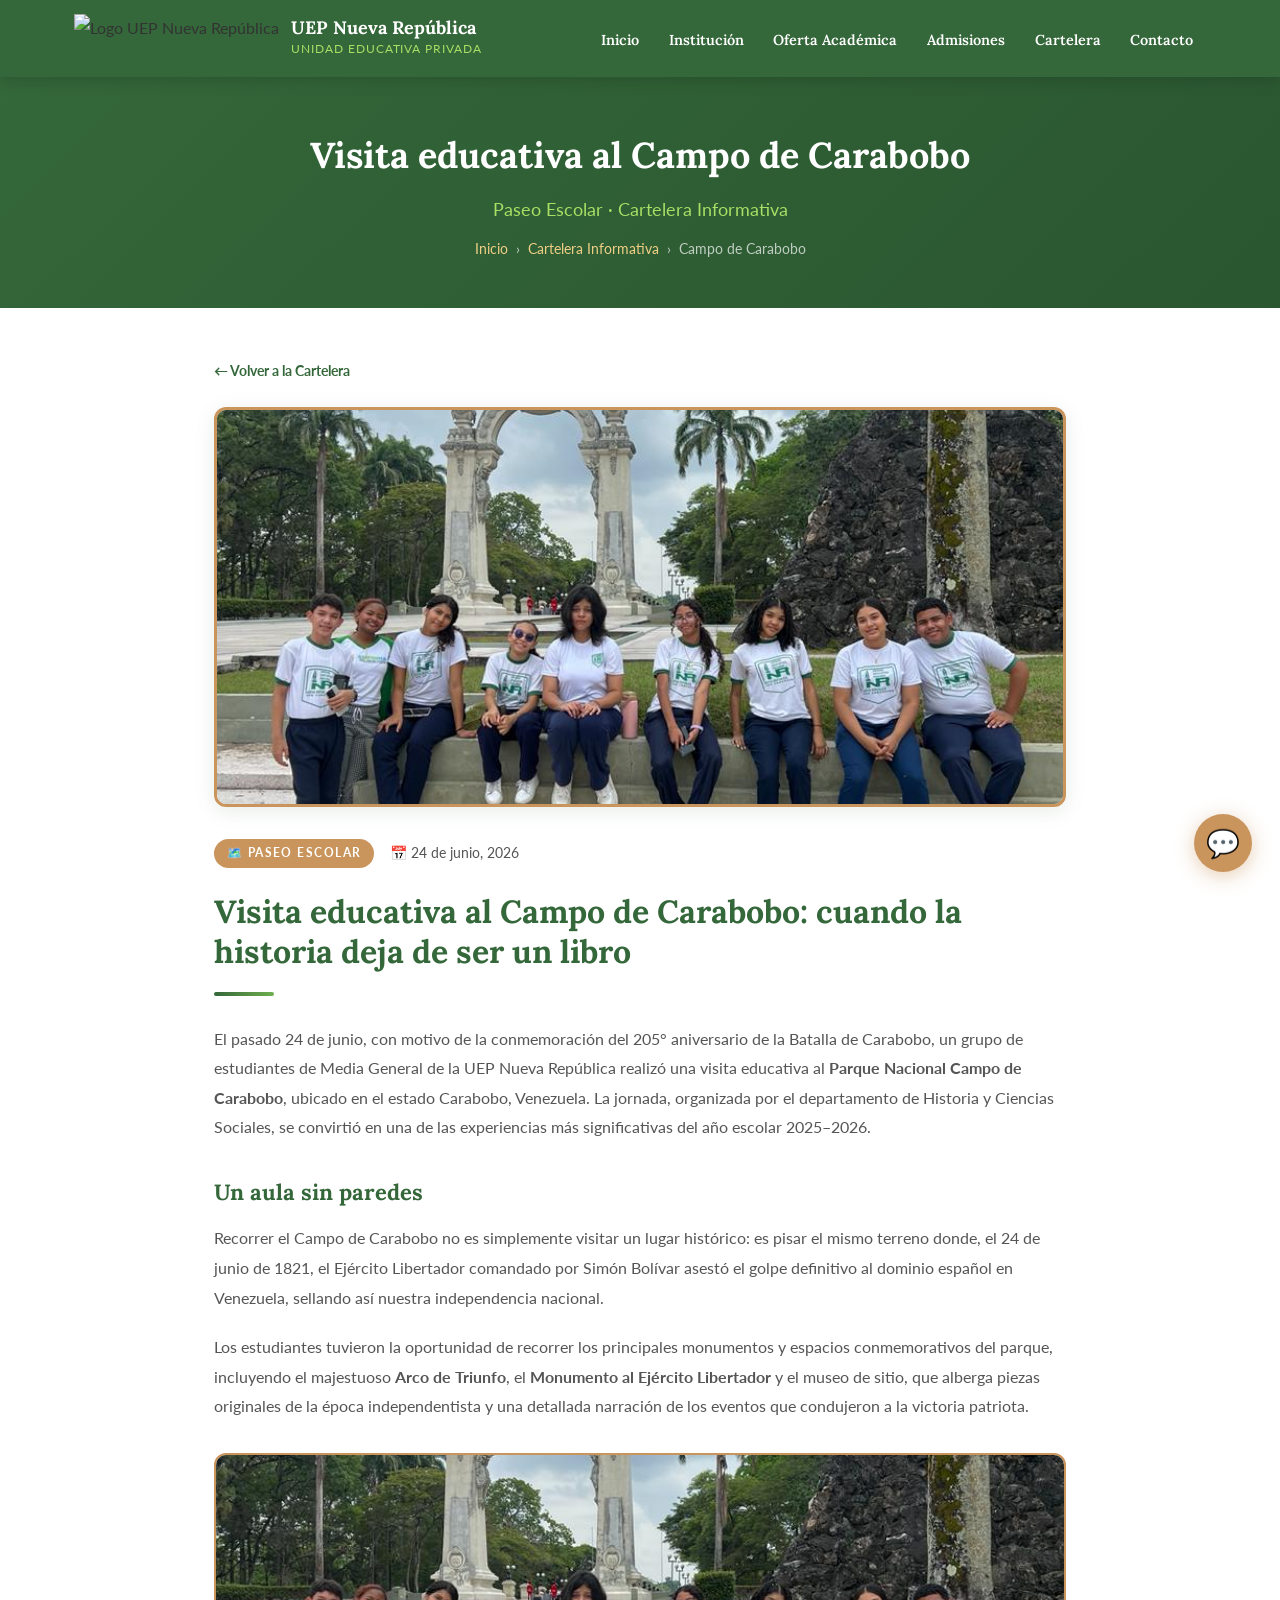
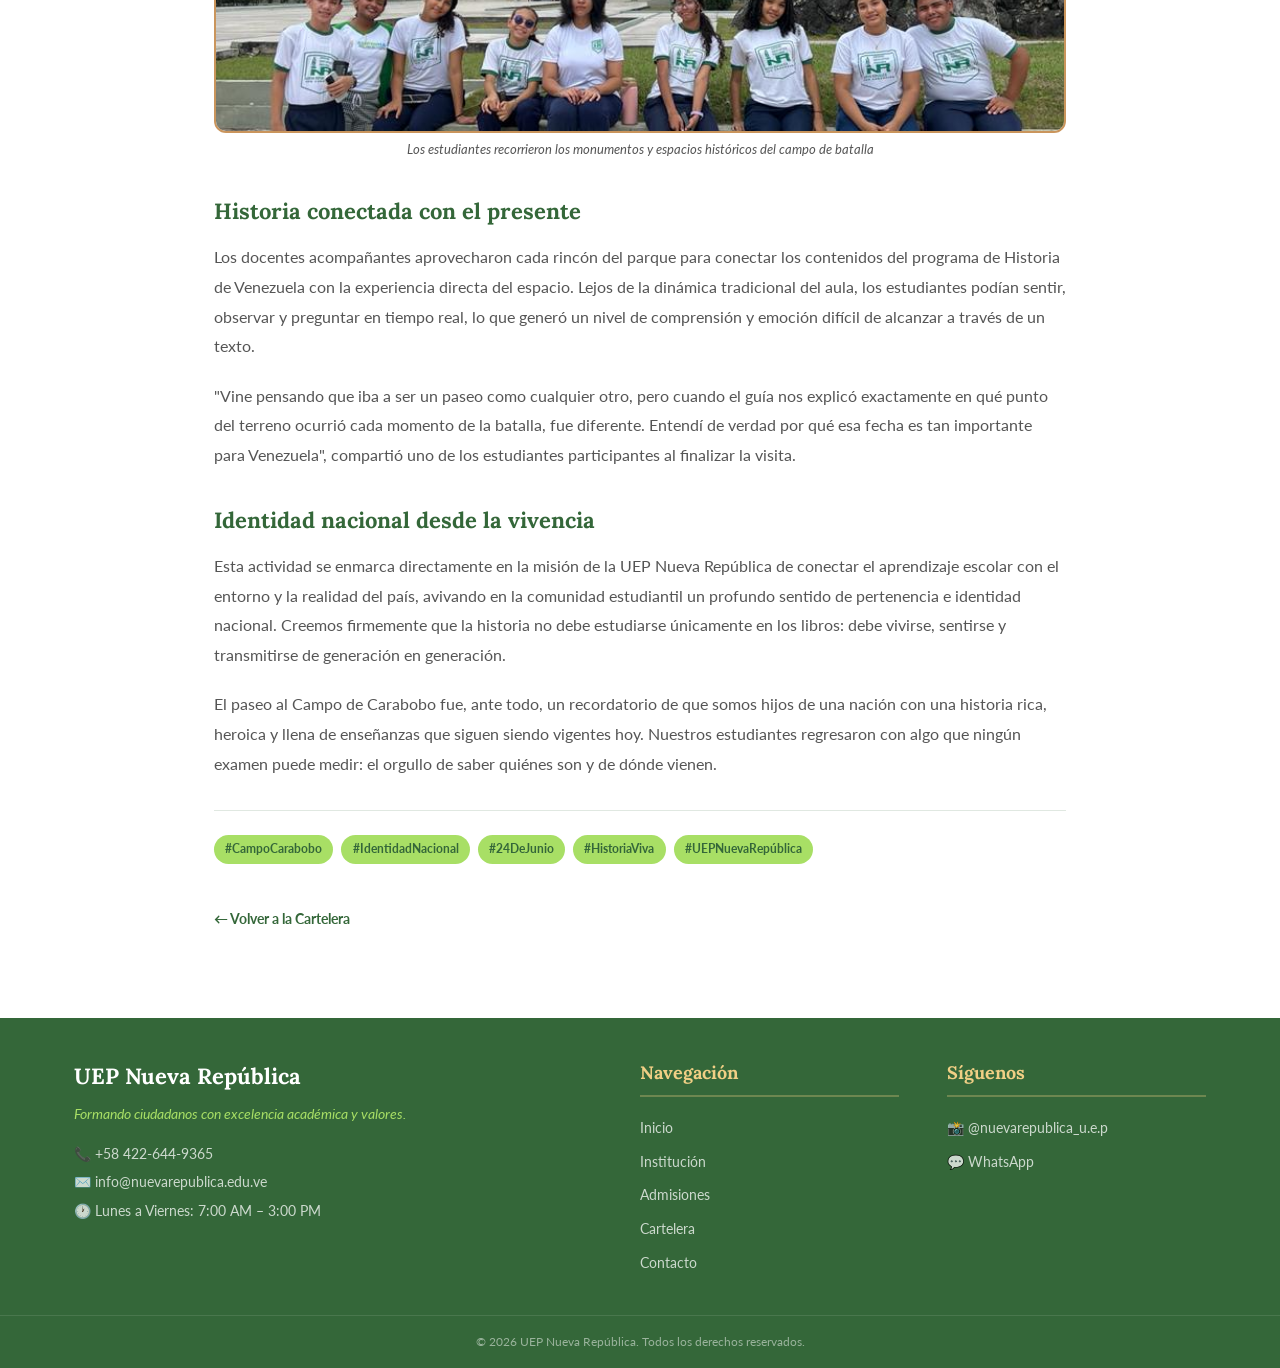
==== articulo-campo-carabobo.html @ 58071ccd "Update files..." ====
<!DOCTYPE html>
<html lang="es">
<head>
  <meta charset="UTF-8">
  <title>Visita educativa al Campo de Carabobo | UEP Nueva República</title>
  <meta name="description" content="Estudiantes de UEP Nueva República vivieron una experiencia histórica en el Campo de Carabobo.">
  <meta name="viewport" content="width=device-width, initial-scale=1.0">
  <link rel="preconnect" href="https://fonts.googleapis.com">
  <link rel="preconnect" href="https://fonts.gstatic.com" crossorigin>
  <link href="https://fonts.googleapis.com/css2?family=Lora:ital,wght@0,400;0,600;0,700;1,400&family=Lato:wght@300;400;700&display=swap" rel="stylesheet">
  <style>
    :root {
      --verde-oscuro:#346739; --verde-medio:#6FAF4F; --verde-claro:#A8DF65;
      --dorado:#CA955C; --dorado-claro:#F0CF85; --blanco:#FFFFFF;
      --texto-oscuro:#333333; --texto-medio:#555555; --gris-suave:#F5F5F2;
      --radio-sm:6px; --radio-md:12px; --radio-lg:20px; --radio-pill:50px;
      --sombra-tarjeta:0 4px 20px rgba(52,103,57,0.12);
      --fuente-serif:'Lora',Georgia,serif;
      --fuente-cuerpo:'Lato',Arial,sans-serif;
      --transicion:all 0.3s ease;
    }
    *, *::before, *::after { box-sizing:border-box; margin:0; padding:0; }
    html { scroll-behavior:smooth; }
    body { font-family:var(--fuente-cuerpo); font-size:1rem; color:var(--texto-oscuro);
           background:var(--blanco); line-height:1.7; -webkit-font-smoothing:antialiased; }
    img { max-width:100%; height:auto; display:block; }
    a { color:inherit; text-decoration:none; transition:var(--transicion); }

    /* Header */
    .header { background:var(--verde-oscuro); position:sticky; top:0; z-index:100;
               box-shadow:0 2px 16px rgba(0,0,0,0.18); }
    .header__inner { display:flex; align-items:center; justify-content:space-between;
                     padding:0.9rem 1.5rem; max-width:1180px; margin:0 auto; }
    .header__logo { display:flex; align-items:center; gap:0.75rem; }
    .header__logo img { height:48px; width:auto; object-fit:contain; }
    .header__logo-texto { display:flex; flex-direction:column; }
    .header__logo-nombre { font-family:var(--fuente-serif); font-size:1.125rem; font-weight:700;
                            color:var(--blanco); line-height:1.2; }
    .header__logo-sub { font-size:0.75rem; color:var(--verde-claro); text-transform:uppercase;
                         letter-spacing:0.08em; }
    .nav__lista { display:flex; gap:0.25rem; list-style:none; }
    .nav__enlace { font-family:var(--fuente-serif); font-size:0.9rem; font-weight:600;
                   color:var(--blanco); padding:0.5rem 0.8rem; border-radius:var(--radio-sm);
                   transition:var(--transicion); }
    .nav__enlace:hover { background:var(--verde-medio); }

    /* Encabezado interior */
    .encabezado-interior {
      background:linear-gradient(135deg,var(--verde-oscuro),#2a5630);
      padding:3rem 0; text-align:center;
    }
    .encabezado-interior__titulo { font-family:var(--fuente-serif); font-size:2.25rem;
                                    font-weight:700; color:var(--blanco); }
    .encabezado-interior__sub { color:var(--verde-claro); font-size:1.125rem; margin-top:0.5rem; }
    .migas { display:flex; justify-content:center; gap:0.5rem; margin-top:0.75rem;
              font-size:0.875rem; color:rgba(255,255,255,0.7); }
    .migas a { color:var(--dorado-claro); }
    .migas a:hover { text-decoration:underline; }

    /* Contenedor y artículo */
    .contenedor { max-width:900px; margin:0 auto; padding:0 1.5rem; }
    .articulo { padding:3rem 0 4rem; }
    .articulo__imagen-destacada { width:100%; height:400px; object-fit:cover;
                                   border-radius:var(--radio-md); margin-bottom:2rem;
                                   box-shadow:var(--sombra-tarjeta);
                                   border:3px solid var(--dorado); }
    .articulo__meta { display:flex; gap:1rem; flex-wrap:wrap; align-items:center;
                       margin-bottom:1.5rem; }
    .articulo__categoria { font-size:0.75rem; font-weight:700; text-transform:uppercase;
                            letter-spacing:0.12em; color:var(--blanco);
                            background:var(--dorado); padding:0.25rem 0.8rem;
                            border-radius:var(--radio-pill); }
    .articulo__fecha { font-size:0.875rem; color:var(--texto-medio); }
    .articulo__titulo { font-family:var(--fuente-serif); font-size:2rem; font-weight:700;
                         color:var(--verde-oscuro); margin-bottom:1.25rem; line-height:1.25; }
    .articulo__cuerpo p { color:var(--texto-medio); font-size:1rem; line-height:1.85;
                            margin-bottom:1.25rem; }
    .articulo__cuerpo h3 { font-family:var(--fuente-serif); color:var(--verde-oscuro);
                             font-size:1.375rem; margin:2rem 0 0.75rem; }
    .articulo__cuerpo figure { margin:2rem 0; }
    .articulo__cuerpo figure img { width:100%; height:280px; object-fit:cover;
                                    border-radius:var(--radio-md); border:2px solid var(--dorado); }
    .articulo__cuerpo figcaption { font-size:0.8rem; color:var(--texto-medio);
                                    text-align:center; margin-top:0.4rem; font-style:italic; }
    .divisor { width:60px; height:4px; background:linear-gradient(to right,var(--verde-oscuro),var(--verde-medio));
                border-radius:2px; margin:1rem 0 1.75rem; }
    .etiquetas { display:flex; flex-wrap:wrap; gap:0.5rem; margin-top:2rem;
                  padding-top:1.5rem; border-top:1px solid rgba(52,103,57,0.15); }
    .etiqueta { font-size:0.75rem; font-weight:700; color:var(--verde-oscuro);
                 background:var(--verde-claro); padding:0.25rem 0.7rem; border-radius:var(--radio-pill); }
    .btn-volver { display:inline-flex; align-items:center; gap:0.4rem;
                   color:var(--verde-oscuro); font-weight:700; font-size:0.875rem;
                   margin-bottom:1.5rem; transition:var(--transicion); }
    .btn-volver:hover { color:var(--verde-medio); }

    /* Footer */
    .footer { background:var(--verde-oscuro); color:var(--blanco); padding:2.5rem 0 0; }
    .footer__grid { display:grid; grid-template-columns:2fr 1fr 1fr; gap:3rem;
                     max-width:1180px; margin:0 auto; padding:0 1.5rem 2.5rem; }
    .footer__marca-nombre { font-family:var(--fuente-serif); font-size:1.375rem;
                              font-weight:700; margin-bottom:0.4rem; }
    .footer__marca-slogan { font-size:0.875rem; color:var(--verde-claro);
                              font-style:italic; margin-bottom:1rem; }
    .footer__datos p { font-size:0.875rem; color:rgba(255,255,255,0.75);
                        margin-bottom:0.3rem; }
    .footer__col-titulo { font-family:var(--fuente-serif); font-size:1.125rem;
                           font-weight:700; color:var(--dorado-claro); margin-bottom:1rem;
                           padding-bottom:0.4rem;
                           border-bottom:2px solid rgba(240,207,133,0.3); }
    .footer__enlaces { display:flex; flex-direction:column; gap:0.4rem; list-style:none; }
    .footer__enlace { font-size:0.875rem; color:rgba(255,255,255,0.75);
                       transition:var(--transicion); }
    .footer__enlace:hover { color:var(--verde-claro); padding-left:4px; }
    .footer__barra { border-top:1px solid rgba(255,255,255,0.1); padding:1rem 1.5rem;
                      text-align:center; font-size:0.75rem; color:rgba(255,255,255,0.5); }

    /* WA flotante */
    .wa-flotante { position:fixed; bottom:28px; right:28px; z-index:999;
                    width:58px; height:58px; border-radius:50%;
                    background:var(--dorado); display:flex; align-items:center;
                    justify-content:center; font-size:1.7rem; color:var(--blanco);
                    box-shadow:0 4px 20px rgba(202,149,92,0.45);
                    transition:var(--transicion); animation:pulse 2.5s ease-in-out infinite; }
    .wa-flotante:hover { transform:scale(1.1); background:var(--dorado-claro); }
    @keyframes pulse {
      0%,100%{box-shadow:0 4px 20px rgba(202,149,92,0.45);}
      50%{box-shadow:0 4px 32px rgba(202,149,92,0.7);}
    }
    @media(max-width:768px){
      .nav { display:none; }
      .footer__grid { grid-template-columns:1fr; gap:1.5rem; }
      .articulo__imagen-destacada { height:240px; }
      .articulo__titulo { font-size:1.5rem; }
    }
  </style>
</head>
<body>

  <header class="header">
    <div class="header__inner">
      <a href="index.html" class="header__logo"
         aria-label="UEP Nueva República — Inicio">
        <img src="logo_nr.png" alt="Logo UEP Nueva República">
        <div class="header__logo-texto">
          <span class="header__logo-nombre">UEP Nueva República</span>
          <span class="header__logo-sub">Unidad Educativa Privada</span>
        </div>
      </a>
      <nav aria-label="Menú principal">
        <ul class="nav__lista">
          <li><a class="nav__enlace" href="index.html">Inicio</a></li>
          <li><a class="nav__enlace" href="index.html#institucion">Institución</a></li>
          <li><a class="nav__enlace" href="index.html#oferta">Oferta Académica</a></li>
          <li><a class="nav__enlace" href="index.html#admisiones">Admisiones</a></li>
          <li><a class="nav__enlace" href="index.html#cartelera">Cartelera</a></li>
          <li><a class="nav__enlace" href="index.html#contacto">Contacto</a></li>
        </ul>
      </nav>
    </div>
  </header>

  <div class="encabezado-interior">
    <h1 class="encabezado-interior__titulo">Visita educativa al Campo de Carabobo</h1>
    <p class="encabezado-interior__sub">Paseo Escolar · Cartelera Informativa</p>
    <div class="migas">
      <a href="index.html">Inicio</a>
      <span>›</span>
      <a href="index.html">Cartelera Informativa</a>
      <span>›</span>
      <span aria-current="page">Campo de Carabobo</span>
    </div>
  </div>

  <main class="articulo">
    <div class="contenedor">
      <a href="index.html" class="btn-volver">← Volver a la Cartelera</a>

      <img src="img/paseo_campo_carabobo_01.jpeg"
           alt="Estudiantes de UEP Nueva República en el Campo de Carabobo"
           class="articulo__imagen-destacada">

      <div class="articulo__meta">
        <span class="articulo__categoria">🗺️ Paseo Escolar</span>
        <span class="articulo__fecha">📅 24 de junio, 2026</span>
      </div>

      <h1 class="articulo__titulo">Visita educativa al Campo de Carabobo: cuando la historia deja de ser un libro</h1>
      <div class="divisor"></div>

      <div class="articulo__cuerpo">
        <p>
          El pasado 24 de junio, con motivo de la conmemoración del 205° aniversario de la
          Batalla de Carabobo, un grupo de estudiantes de Media General de la UEP Nueva
          República realizó una visita educativa al <strong>Parque Nacional Campo de Carabobo</strong>,
          ubicado en el estado Carabobo, Venezuela. La jornada, organizada por el departamento
          de Historia y Ciencias Sociales, se convirtió en una de las experiencias más
          significativas del año escolar 2025–2026.
        </p>

        <h3>Un aula sin paredes</h3>
        <p>
          Recorrer el Campo de Carabobo no es simplemente visitar un lugar histórico: es
          pisar el mismo terreno donde, el 24 de junio de 1821, el Ejército Libertador
          comandado por Simón Bolívar asestó el golpe definitivo al dominio español en
          Venezuela, sellando así nuestra independencia nacional.
        </p>
        <p>
          Los estudiantes tuvieron la oportunidad de recorrer los principales monumentos y
          espacios conmemorativos del parque, incluyendo el majestuoso <strong>Arco de
          Triunfo</strong>, el <strong>Monumento al Ejército Libertador</strong> y el museo
          de sitio, que alberga piezas originales de la época independentista y una detallada
          narración de los eventos que condujeron a la victoria patriota.
        </p>

        <figure>
          <img src="img/paseo_campo_carabobo_01.jpeg"
               alt="Jóvenes recorriendo los espacios del Campo de Carabobo">
          <figcaption>Los estudiantes recorrieron los monumentos y espacios históricos del campo de batalla</figcaption>
        </figure>

        <h3>Historia conectada con el presente</h3>
        <p>
          Los docentes acompañantes aprovecharon cada rincón del parque para conectar los
          contenidos del programa de Historia de Venezuela con la experiencia directa del
          espacio. Lejos de la dinámica tradicional del aula, los estudiantes podían sentir,
          observar y preguntar en tiempo real, lo que generó un nivel de comprensión y
          emoción difícil de alcanzar a través de un texto.
        </p>
        <p>
          "Vine pensando que iba a ser un paseo como cualquier otro, pero cuando el guía nos
          explicó exactamente en qué punto del terreno ocurrió cada momento de la batalla,
          fue diferente. Entendí de verdad por qué esa fecha es tan importante para
          Venezuela", compartió uno de los estudiantes participantes al finalizar la visita.
        </p>

        <h3>Identidad nacional desde la vivencia</h3>
        <p>
          Esta actividad se enmarca directamente en la misión de la UEP Nueva República de
          conectar el aprendizaje escolar con el entorno y la realidad del país, avivando en
          la comunidad estudiantil un profundo sentido de pertenencia e identidad nacional.
          Creemos firmemente que la historia no debe estudiarse únicamente en los libros:
          debe vivirse, sentirse y transmitirse de generación en generación.
        </p>
        <p>
          El paseo al Campo de Carabobo fue, ante todo, un recordatorio de que somos hijos
          de una nación con una historia rica, heroica y llena de enseñanzas que siguen
          siendo vigentes hoy. Nuestros estudiantes regresaron con algo que ningún examen
          puede medir: el orgullo de saber quiénes son y de dónde vienen.
        </p>

        <div class="etiquetas">
          <span class="etiqueta">#CampoCarabobo</span>
          <span class="etiqueta">#IdentidadNacional</span>
          <span class="etiqueta">#24DeJunio</span>
          <span class="etiqueta">#HistoriaViva</span>
          <span class="etiqueta">#UEPNuevaRepública</span>
        </div>
      </div>

      <div style="margin-top:2.5rem;">
        <a href="index.html" class="btn-volver">← Volver a la Cartelera</a>
      </div>
    </div>
  </main>

  <footer class="footer">
    <div class="footer__grid">
      <div>
        <p class="footer__marca-nombre">UEP Nueva República</p>
        <p class="footer__marca-slogan">Formando ciudadanos con excelencia académica y valores.</p>
        <div class="footer__datos">
          <p>📞 +58 422-644-9365</p>
          <p>✉️ info@nuevarepublica.edu.ve</p>
          <p>🕐 Lunes a Viernes: 7:00 AM – 3:00 PM</p>
        </div>
      </div>
      <nav aria-label="Navegación del footer">
        <p class="footer__col-titulo">Navegación</p>
        <ul class="footer__enlaces">
          <li><a class="footer__enlace" href="index.html">Inicio</a></li>
          <li><a class="footer__enlace" href="index.html">Institución</a></li>
          <li><a class="footer__enlace" href="index.html">Admisiones</a></li>
          <li><a class="footer__enlace" href="index.html">Cartelera</a></li>
          <li><a class="footer__enlace" href="index.html">Contacto</a></li>
        </ul>
      </nav>
      <div>
        <p class="footer__col-titulo">Síguenos</p>
        <ul class="footer__enlaces">
          <li><a class="footer__enlace" href="https://www.instagram.com/nuevarepublica_u.e.p" target="_blank" rel="noopener">📸 @nuevarepublica_u.e.p</a></li>
          <li><a class="footer__enlace" href="https://wa.me/584226449365" target="_blank" rel="noopener">💬 WhatsApp</a></li>
        </ul>
      </div>
    </div>
    <div class="footer__barra">© 2026 UEP Nueva República. Todos los derechos reservados.</div>
  </footer>

  <!-- Botón flotante WhatsApp -->
  <a href="https://wa.me/584226449365" class="wa-flotante" target="_blank"
     rel="noopener noreferrer" aria-label="Contactar por WhatsApp">💬</a>

</body>
</html>
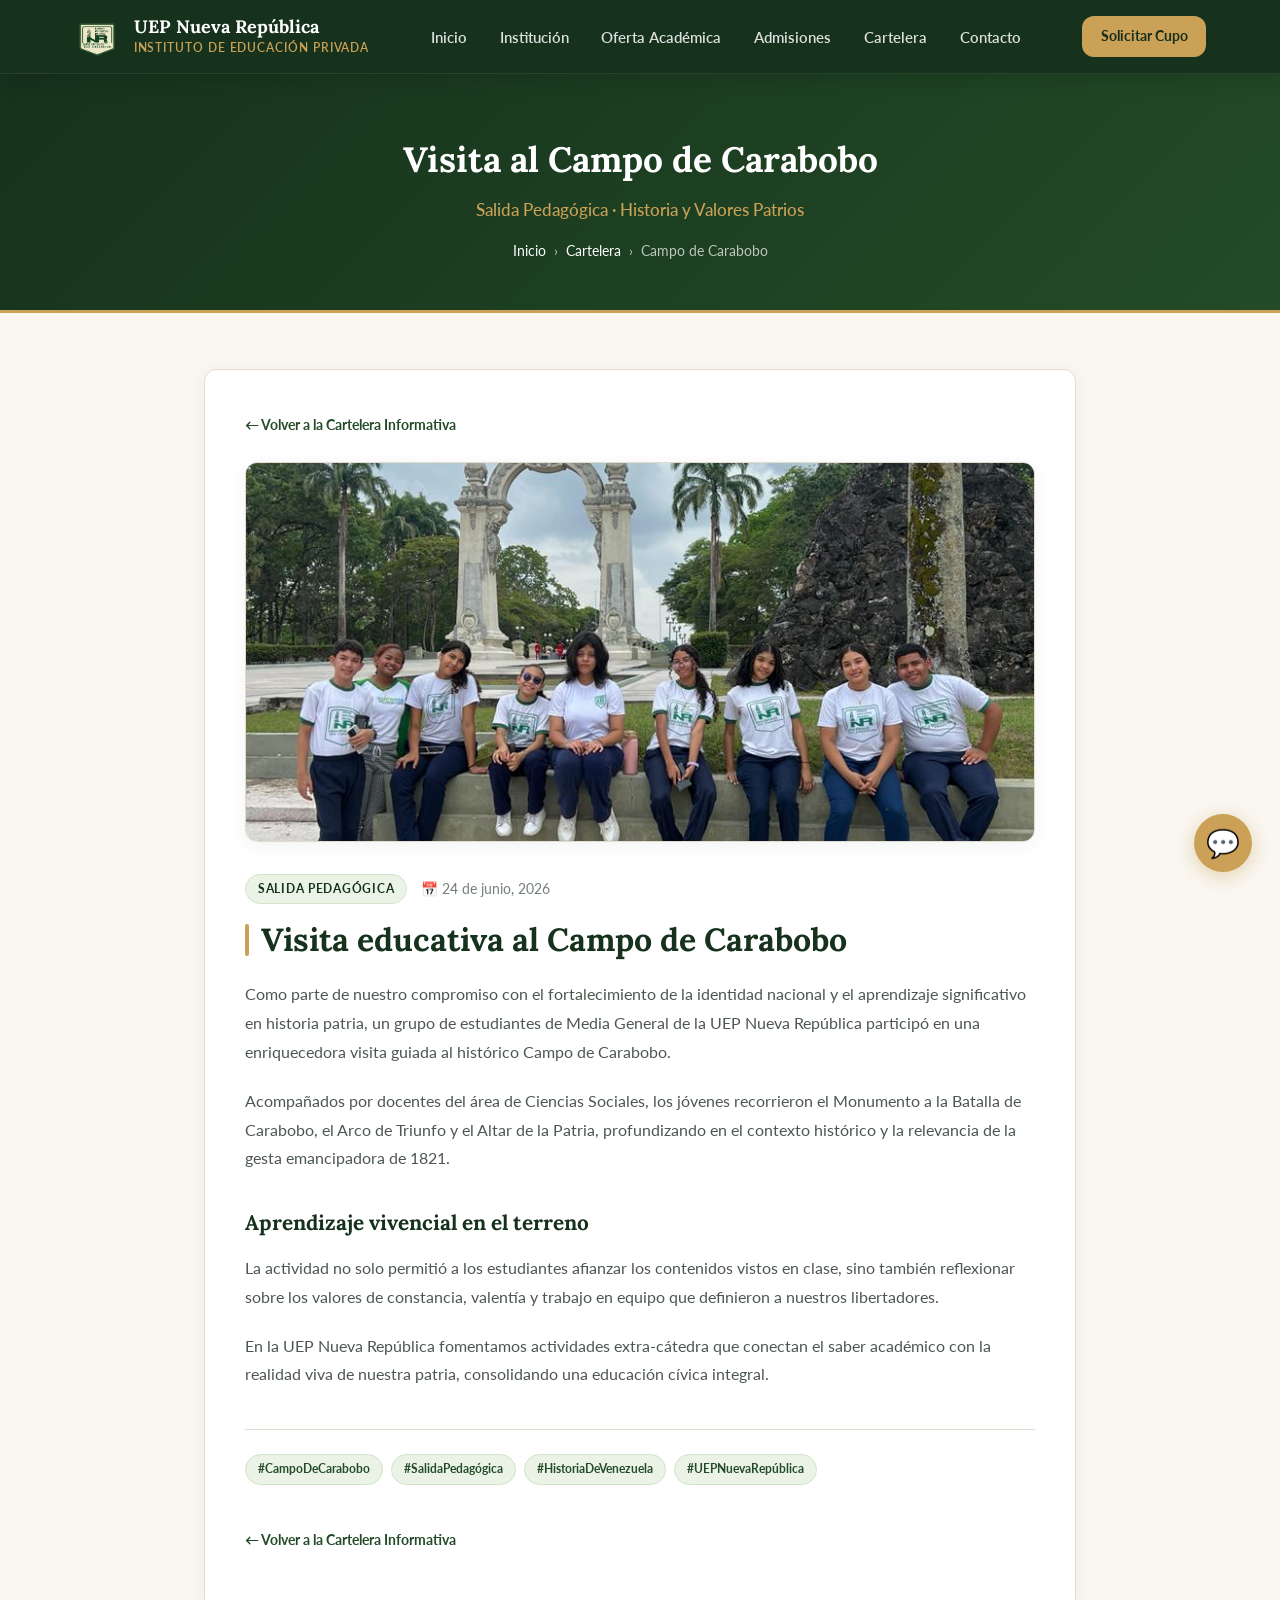
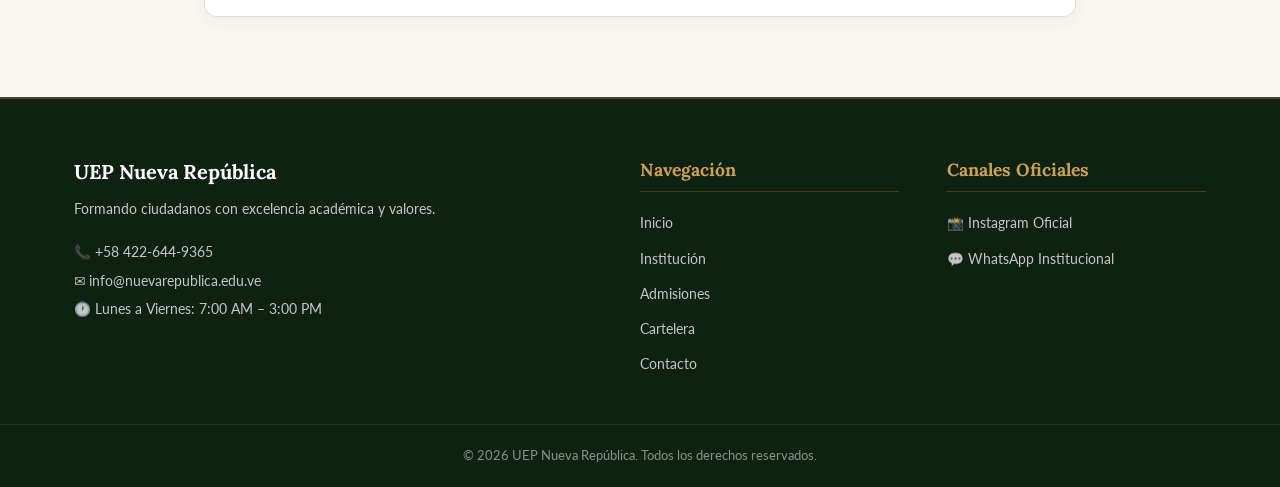
==== commit eaefc654: "Update Styles" ====
--- a/articulo-campo-carabobo.html
+++ b/articulo-campo-carabobo.html
@@ -1,149 +1,449 @@
 <!DOCTYPE html>
 <html lang="es">
+
 <head>
   <meta charset="UTF-8">
+  <meta name="viewport" content="width=device-width, initial-scale=1.0">
+  <meta name="description"
+    content="Estudiantes de UEP Nueva República vivieron una experiencia formativa e histórica inolvidable en el Campo de Carabobo.">
   <title>Visita educativa al Campo de Carabobo | UEP Nueva República</title>
-  <meta name="description" content="Estudiantes de UEP Nueva República vivieron una experiencia histórica en el Campo de Carabobo.">
-  <meta name="viewport" content="width=device-width, initial-scale=1.0">
+
+  <!-- Tipografías Google Fonts -->
   <link rel="preconnect" href="https://fonts.googleapis.com">
   <link rel="preconnect" href="https://fonts.gstatic.com" crossorigin>
-  <link href="https://fonts.googleapis.com/css2?family=Lora:ital,wght@0,400;0,600;0,700;1,400&family=Lato:wght@300;400;700&display=swap" rel="stylesheet">
+  <link
+    href="https://fonts.googleapis.com/css2?family=Lato:ital,wght@0,300;0,400;0,700;0,900;1,400&family=Lora:ital,wght@0,500;0,600;0,700;1,400;1,600&display=swap"
+    rel="stylesheet">
+
   <style>
     :root {
-      --verde-oscuro:#346739; --verde-medio:#6FAF4F; --verde-claro:#A8DF65;
-      --dorado:#CA955C; --dorado-claro:#F0CF85; --blanco:#FFFFFF;
-      --texto-oscuro:#333333; --texto-medio:#555555; --gris-suave:#F5F5F2;
-      --radio-sm:6px; --radio-md:12px; --radio-lg:20px; --radio-pill:50px;
-      --sombra-tarjeta:0 4px 20px rgba(52,103,57,0.12);
-      --fuente-serif:'Lora',Georgia,serif;
-      --fuente-cuerpo:'Lato',Arial,sans-serif;
-      --transicion:all 0.3s ease;
-    }
-    *, *::before, *::after { box-sizing:border-box; margin:0; padding:0; }
-    html { scroll-behavior:smooth; }
-    body { font-family:var(--fuente-cuerpo); font-size:1rem; color:var(--texto-oscuro);
-           background:var(--blanco); line-height:1.7; -webkit-font-smoothing:antialiased; }
-    img { max-width:100%; height:auto; display:block; }
-    a { color:inherit; text-decoration:none; transition:var(--transicion); }
+      --verde-bosque-oscuro: #16321c;
+      --verde-bosque-profundo: #0f2212;
+      --verde-institucional: #234b27;
+      --verde-medio: #356b3b;
+      --verde-menta: #eaf3e6;
+      --verde-menta-borde: #d0e4c8;
+      
+      --dorado: #caa156;
+      --dorado-hover: #b58d44;
+      --dorado-claro: #f4e8cb;
+      
+      --fondo-crema: #f5efe6;
+      --fondo-crema-claro: #faf7f2;
+      --blanco: #ffffff;
+      
+      --texto-oscuro: #1f2721;
+      --texto-medio: #4d5750;
+      --texto-suave: #738076;
+      --borde-suave: #e2dbce;
+      
+      --radio-sm: 6px;
+      --radio-md: 12px;
+      --radio-pill: 50px;
+      --sombra-card: 0 4px 20px rgba(22, 50, 28, 0.06);
+      --sombra-hover: 0 12px 32px rgba(22, 50, 28, 0.12);
+      
+      --fuente-serif: 'Lora', Georgia, 'Times New Roman', serif;
+      --fuente-cuerpo: 'Lato', system-ui, -apple-system, sans-serif;
+      --transicion: all 0.28s cubic-bezier(0.4, 0, 0.2, 1);
+    }
+
+    *, *::before, *::after {
+      box-sizing: border-box;
+      margin: 0;
+      padding: 0;
+    }
+
+    html {
+      scroll-behavior: smooth;
+    }
+
+    body {
+      font-family: var(--fuente-cuerpo);
+      font-size: 1rem;
+      color: var(--texto-oscuro);
+      background-color: var(--fondo-crema-claro);
+      line-height: 1.7;
+      -webkit-font-smoothing: antialiased;
+    }
+
+    img {
+      max-width: 100%;
+      height: auto;
+      display: block;
+    }
+
+    a {
+      color: inherit;
+      text-decoration: none;
+      transition: var(--transicion);
+    }
 
     /* Header */
-    .header { background:var(--verde-oscuro); position:sticky; top:0; z-index:100;
-               box-shadow:0 2px 16px rgba(0,0,0,0.18); }
-    .header__inner { display:flex; align-items:center; justify-content:space-between;
-                     padding:0.9rem 1.5rem; max-width:1180px; margin:0 auto; }
-    .header__logo { display:flex; align-items:center; gap:0.75rem; }
-    .header__logo img { height:48px; width:auto; object-fit:contain; }
-    .header__logo-texto { display:flex; flex-direction:column; }
-    .header__logo-nombre { font-family:var(--fuente-serif); font-size:1.125rem; font-weight:700;
-                            color:var(--blanco); line-height:1.2; }
-    .header__logo-sub { font-size:0.75rem; color:var(--verde-claro); text-transform:uppercase;
-                         letter-spacing:0.08em; }
-    .nav__lista { display:flex; gap:0.25rem; list-style:none; }
-    .nav__enlace { font-family:var(--fuente-serif); font-size:0.9rem; font-weight:600;
-                   color:var(--blanco); padding:0.5rem 0.8rem; border-radius:var(--radio-sm);
-                   transition:var(--transicion); }
-    .nav__enlace:hover { background:var(--verde-medio); }
+    .header {
+      position: sticky;
+      top: 0;
+      z-index: 1000;
+      background-color: var(--verde-bosque-oscuro);
+      border-bottom: 1px solid rgba(255, 255, 255, 0.08);
+      box-shadow: 0 4px 20px rgba(0, 0, 0, 0.15);
+    }
+
+    .header__inner {
+      display: flex;
+      align-items: center;
+      justify-content: space-between;
+      padding: 0.85rem 1.5rem;
+      max-width: 1180px;
+      margin: 0 auto;
+    }
+
+    .header__logo {
+      display: flex;
+      align-items: center;
+      gap: 0.85rem;
+    }
+
+    .header__logo-img {
+      height: 46px;
+      width: auto;
+      object-fit: contain;
+    }
+
+    .header__logo-texto {
+      display: flex;
+      flex-direction: column;
+    }
+
+    .header__logo-nombre {
+      font-family: var(--fuente-serif);
+      font-size: 1.125rem;
+      font-weight: 700;
+      color: var(--blanco);
+      line-height: 1.2;
+    }
+
+    .header__logo-sub {
+      font-size: 0.72rem;
+      color: var(--dorado);
+      text-transform: uppercase;
+      letter-spacing: 0.08em;
+      font-weight: 600;
+    }
+
+    .nav__lista {
+      display: flex;
+      align-items: center;
+      gap: 0.35rem;
+      list-style: none;
+    }
+
+    .nav__enlace {
+      font-size: 0.92rem;
+      font-weight: 600;
+      color: rgba(255, 255, 255, 0.85);
+      padding: 0.5rem 0.85rem;
+      border-radius: var(--radio-sm);
+    }
+
+    .nav__enlace:hover {
+      color: var(--dorado);
+      background-color: rgba(255, 255, 255, 0.08);
+    }
+
+    .header__cta-btn {
+      display: inline-flex;
+      align-items: center;
+      background-color: var(--dorado);
+      color: #172e19;
+      font-weight: 700;
+      font-size: 0.85rem;
+      padding: 0.55rem 1.15rem;
+      border-radius: var(--radio-md);
+      transition: var(--transicion);
+    }
+
+    .header__cta-btn:hover {
+      background-color: var(--dorado-hover);
+      color: #fff;
+    }
 
     /* Encabezado interior */
     .encabezado-interior {
-      background:linear-gradient(135deg,var(--verde-oscuro),#2a5630);
-      padding:3rem 0; text-align:center;
-    }
-    .encabezado-interior__titulo { font-family:var(--fuente-serif); font-size:2.25rem;
-                                    font-weight:700; color:var(--blanco); }
-    .encabezado-interior__sub { color:var(--verde-claro); font-size:1.125rem; margin-top:0.5rem; }
-    .migas { display:flex; justify-content:center; gap:0.5rem; margin-top:0.75rem;
-              font-size:0.875rem; color:rgba(255,255,255,0.7); }
-    .migas a { color:var(--dorado-claro); }
-    .migas a:hover { text-decoration:underline; }
-
-    /* Contenedor y artículo */
-    .contenedor { max-width:900px; margin:0 auto; padding:0 1.5rem; }
-    .articulo { padding:3rem 0 4rem; }
-    .articulo__imagen-destacada { width:100%; height:400px; object-fit:cover;
-                                   border-radius:var(--radio-md); margin-bottom:2rem;
-                                   box-shadow:var(--sombra-tarjeta);
-                                   border:3px solid var(--dorado); }
-    .articulo__meta { display:flex; gap:1rem; flex-wrap:wrap; align-items:center;
-                       margin-bottom:1.5rem; }
-    .articulo__categoria { font-size:0.75rem; font-weight:700; text-transform:uppercase;
-                            letter-spacing:0.12em; color:var(--blanco);
-                            background:var(--dorado); padding:0.25rem 0.8rem;
-                            border-radius:var(--radio-pill); }
-    .articulo__fecha { font-size:0.875rem; color:var(--texto-medio); }
-    .articulo__titulo { font-family:var(--fuente-serif); font-size:2rem; font-weight:700;
-                         color:var(--verde-oscuro); margin-bottom:1.25rem; line-height:1.25; }
-    .articulo__cuerpo p { color:var(--texto-medio); font-size:1rem; line-height:1.85;
-                            margin-bottom:1.25rem; }
-    .articulo__cuerpo h3 { font-family:var(--fuente-serif); color:var(--verde-oscuro);
-                             font-size:1.375rem; margin:2rem 0 0.75rem; }
-    .articulo__cuerpo figure { margin:2rem 0; }
-    .articulo__cuerpo figure img { width:100%; height:280px; object-fit:cover;
-                                    border-radius:var(--radio-md); border:2px solid var(--dorado); }
-    .articulo__cuerpo figcaption { font-size:0.8rem; color:var(--texto-medio);
-                                    text-align:center; margin-top:0.4rem; font-style:italic; }
-    .divisor { width:60px; height:4px; background:linear-gradient(to right,var(--verde-oscuro),var(--verde-medio));
-                border-radius:2px; margin:1rem 0 1.75rem; }
-    .etiquetas { display:flex; flex-wrap:wrap; gap:0.5rem; margin-top:2rem;
-                  padding-top:1.5rem; border-top:1px solid rgba(52,103,57,0.15); }
-    .etiqueta { font-size:0.75rem; font-weight:700; color:var(--verde-oscuro);
-                 background:var(--verde-claro); padding:0.25rem 0.7rem; border-radius:var(--radio-pill); }
-    .btn-volver { display:inline-flex; align-items:center; gap:0.4rem;
-                   color:var(--verde-oscuro); font-weight:700; font-size:0.875rem;
-                   margin-bottom:1.5rem; transition:var(--transicion); }
-    .btn-volver:hover { color:var(--verde-medio); }
+      background: linear-gradient(135deg, var(--verde-bosque-oscuro), var(--verde-institucional));
+      padding: 3.5rem 0 3rem;
+      text-align: center;
+      border-bottom: 3px solid var(--dorado);
+    }
+
+    .encabezado-interior__titulo {
+      font-family: var(--fuente-serif);
+      font-size: 2.2rem;
+      font-weight: 700;
+      color: var(--blanco);
+    }
+
+    .encabezado-interior__sub {
+      color: var(--dorado);
+      font-size: 1.05rem;
+      margin-top: 0.4rem;
+      font-weight: 500;
+    }
+
+    .migas {
+      display: flex;
+      justify-content: center;
+      gap: 0.5rem;
+      margin-top: 0.85rem;
+      font-size: 0.88rem;
+      color: rgba(255, 255, 255, 0.7);
+    }
+
+    .migas a {
+      color: var(--blanco);
+    }
+
+    .migas a:hover {
+      color: var(--dorado);
+      text-decoration: underline;
+    }
+
+    /* Contenedor & Articulo */
+    .contenedor {
+      max-width: 920px;
+      margin: 0 auto;
+      padding: 0 1.5rem;
+    }
+
+    .articulo {
+      padding: 3.5rem 0 5rem;
+    }
+
+    .articulo-card-box {
+      background-color: var(--blanco);
+      border: 1px solid var(--borde-suave);
+      border-radius: var(--radio-md);
+      padding: 2.5rem;
+      box-shadow: var(--sombra-card);
+    }
+
+    .btn-volver {
+      display: inline-flex;
+      align-items: center;
+      gap: 0.4rem;
+      color: var(--verde-institucional);
+      font-weight: 700;
+      font-size: 0.9rem;
+      margin-bottom: 1.5rem;
+      transition: var(--transicion);
+    }
+
+    .btn-volver:hover {
+      color: var(--dorado-hover);
+      transform: translateX(-4px);
+    }
+
+    .articulo__imagen-destacada {
+      width: 100%;
+      height: 380px;
+      object-fit: cover;
+      border-radius: var(--radio-md);
+      margin-bottom: 2rem;
+      border: 1px solid var(--borde-suave);
+      box-shadow: var(--sombra-card);
+    }
+
+    .articulo__meta {
+      display: flex;
+      align-items: center;
+      gap: 0.85rem;
+      margin-bottom: 1rem;
+    }
+
+    .badge-menta {
+      font-size: 0.75rem;
+      font-weight: 700;
+      text-transform: uppercase;
+      letter-spacing: 0.06em;
+      color: var(--verde-bosque-oscuro);
+      background-color: var(--verde-menta);
+      border: 1px solid var(--verde-menta-borde);
+      padding: 0.25rem 0.75rem;
+      border-radius: var(--radio-pill);
+    }
+
+    .articulo__fecha {
+      font-size: 0.85rem;
+      color: var(--texto-suave);
+    }
+
+    .articulo__titulo {
+      font-family: var(--fuente-serif);
+      font-size: 2rem;
+      font-weight: 700;
+      color: var(--verde-bosque-oscuro);
+      line-height: 1.25;
+      margin-bottom: 1.25rem;
+      position: relative;
+      padding-left: 1rem;
+    }
+
+    .articulo__titulo::before {
+      content: '';
+      position: absolute;
+      left: 0;
+      top: 10%;
+      bottom: 10%;
+      width: 4px;
+      background-color: var(--dorado);
+      border-radius: 2px;
+    }
+
+    .articulo__cuerpo p {
+      color: var(--texto-medio);
+      font-size: 1rem;
+      line-height: 1.8;
+      margin-bottom: 1.25rem;
+    }
+
+    .articulo__cuerpo h3 {
+      font-family: var(--fuente-serif);
+      color: var(--verde-bosque-oscuro);
+      font-size: 1.3rem;
+      font-weight: 700;
+      margin: 2rem 0 0.85rem;
+    }
+
+    .etiquetas {
+      display: flex;
+      flex-wrap: wrap;
+      gap: 0.5rem;
+      margin-top: 2.5rem;
+      padding-top: 1.5rem;
+      border-top: 1px solid var(--borde-suave);
+    }
+
+    .etiqueta {
+      font-size: 0.75rem;
+      font-weight: 700;
+      color: var(--verde-institucional);
+      background-color: var(--verde-menta);
+      border: 1px solid var(--verde-menta-borde);
+      padding: 0.25rem 0.75rem;
+      border-radius: var(--radio-pill);
+    }
 
     /* Footer */
-    .footer { background:var(--verde-oscuro); color:var(--blanco); padding:2.5rem 0 0; }
-    .footer__grid { display:grid; grid-template-columns:2fr 1fr 1fr; gap:3rem;
-                     max-width:1180px; margin:0 auto; padding:0 1.5rem 2.5rem; }
-    .footer__marca-nombre { font-family:var(--fuente-serif); font-size:1.375rem;
-                              font-weight:700; margin-bottom:0.4rem; }
-    .footer__marca-slogan { font-size:0.875rem; color:var(--verde-claro);
-                              font-style:italic; margin-bottom:1rem; }
-    .footer__datos p { font-size:0.875rem; color:rgba(255,255,255,0.75);
-                        margin-bottom:0.3rem; }
-    .footer__col-titulo { font-family:var(--fuente-serif); font-size:1.125rem;
-                           font-weight:700; color:var(--dorado-claro); margin-bottom:1rem;
-                           padding-bottom:0.4rem;
-                           border-bottom:2px solid rgba(240,207,133,0.3); }
-    .footer__enlaces { display:flex; flex-direction:column; gap:0.4rem; list-style:none; }
-    .footer__enlace { font-size:0.875rem; color:rgba(255,255,255,0.75);
-                       transition:var(--transicion); }
-    .footer__enlace:hover { color:var(--verde-claro); padding-left:4px; }
-    .footer__barra { border-top:1px solid rgba(255,255,255,0.1); padding:1rem 1.5rem;
-                      text-align:center; font-size:0.75rem; color:rgba(255,255,255,0.5); }
-
-    /* WA flotante */
-    .wa-flotante { position:fixed; bottom:28px; right:28px; z-index:999;
-                    width:58px; height:58px; border-radius:50%;
-                    background:var(--dorado); display:flex; align-items:center;
-                    justify-content:center; font-size:1.7rem; color:var(--blanco);
-                    box-shadow:0 4px 20px rgba(202,149,92,0.45);
-                    transition:var(--transicion); animation:pulse 2.5s ease-in-out infinite; }
-    .wa-flotante:hover { transform:scale(1.1); background:var(--dorado-claro); }
-    @keyframes pulse {
-      0%,100%{box-shadow:0 4px 20px rgba(202,149,92,0.45);}
-      50%{box-shadow:0 4px 32px rgba(202,149,92,0.7);}
-    }
-    @media(max-width:768px){
-      .nav { display:none; }
-      .footer__grid { grid-template-columns:1fr; gap:1.5rem; }
-      .articulo__imagen-destacada { height:240px; }
-      .articulo__titulo { font-size:1.5rem; }
+    .footer {
+      background-color: var(--verde-bosque-profundo);
+      color: var(--blanco);
+      padding: 3.5rem 0 0;
+      border-top: 2px solid rgba(202, 161, 86, 0.3);
+    }
+
+    .footer__grid {
+      display: grid;
+      grid-template-columns: 2fr 1fr 1fr;
+      gap: 3rem;
+      padding-bottom: 3rem;
+      max-width: 1180px;
+      margin: 0 auto;
+      padding-left: 1.5rem;
+      padding-right: 1.5rem;
+    }
+
+    .footer__marca-nombre {
+      font-family: var(--fuente-serif);
+      font-size: 1.25rem;
+      font-weight: 700;
+      margin-bottom: 0.5rem;
+    }
+
+    .footer__marca-slogan {
+      font-size: 0.88rem;
+      color: rgba(255, 255, 255, 0.75);
+      margin-bottom: 1.25rem;
+    }
+
+    .footer__datos p {
+      font-size: 0.85rem;
+      color: rgba(255, 255, 255, 0.75);
+      margin-bottom: 0.35rem;
+    }
+
+    .footer__col-titulo {
+      font-family: var(--fuente-serif);
+      font-size: 1.1rem;
+      font-weight: 700;
+      color: var(--dorado);
+      margin-bottom: 1rem;
+      padding-bottom: 0.4rem;
+      border-bottom: 1px solid rgba(202, 161, 86, 0.25);
+    }
+
+    .footer__enlaces {
+      display: flex;
+      flex-direction: column;
+      gap: 0.5rem;
+      list-style: none;
+    }
+
+    .footer__enlace {
+      font-size: 0.85rem;
+      color: rgba(255, 255, 255, 0.75);
+    }
+
+    .footer__enlace:hover {
+      color: var(--dorado);
+      padding-left: 4px;
+    }
+
+    .footer__barra {
+      border-top: 1px solid rgba(255, 255, 255, 0.08);
+      padding: 1.25rem 1.5rem;
+      text-align: center;
+      font-size: 0.8rem;
+      color: rgba(255, 255, 255, 0.5);
+    }
+
+    /* Botón flotante */
+    .whatsapp-flotante {
+      position: fixed;
+      bottom: 28px;
+      right: 28px;
+      z-index: 999;
+      width: 58px;
+      height: 58px;
+      border-radius: 50%;
+      background-color: var(--dorado);
+      display: flex;
+      align-items: center;
+      justify-content: center;
+      box-shadow: 0 4px 20px rgba(202, 161, 86, 0.45);
+      font-size: 1.7rem;
+      color: #172e19;
+    }
+
+    @media (max-width: 768px) {
+      .nav__lista { display: none; }
+      .header__cta-btn { display: none; }
+      .footer__grid { grid-template-columns: 1fr; gap: 2rem; }
+      .articulo-card-box { padding: 1.5rem; }
+      .articulo__imagen-destacada { height: 220px; }
+      .articulo__titulo { font-size: 1.5rem; }
     }
   </style>
 </head>
+
 <body>
 
   <header class="header">
     <div class="header__inner">
-      <a href="index.html" class="header__logo"
-         aria-label="UEP Nueva República — Inicio">
-        <img src="logo_nr.png" alt="Logo UEP Nueva República">
+      <a href="index.html" class="header__logo" aria-label="UEP Nueva República — Inicio">
+        <img src="img/logo_nr.png" alt="Logo UEP Nueva República" class="header__logo-img">
         <div class="header__logo-texto">
           <span class="header__logo-nombre">UEP Nueva República</span>
-          <span class="header__logo-sub">Unidad Educativa Privada</span>
+          <span class="header__logo-sub">Instituto de Educación Privada</span>
         </div>
       </a>
       <nav aria-label="Menú principal">
@@ -156,109 +456,65 @@
           <li><a class="nav__enlace" href="index.html#contacto">Contacto</a></li>
         </ul>
       </nav>
+      <a href="index.html#admisiones" class="header__cta-btn">Solicitar Cupo</a>
     </div>
   </header>
 
   <div class="encabezado-interior">
-    <h1 class="encabezado-interior__titulo">Visita educativa al Campo de Carabobo</h1>
-    <p class="encabezado-interior__sub">Paseo Escolar · Cartelera Informativa</p>
-    <div class="migas">
-      <a href="index.html">Inicio</a>
-      <span>›</span>
-      <a href="index.html">Cartelera Informativa</a>
-      <span>›</span>
-      <span aria-current="page">Campo de Carabobo</span>
+    <div class="contenedor">
+      <h1 class="encabezado-interior__titulo">Visita al Campo de Carabobo</h1>
+      <p class="encabezado-interior__sub">Salida Pedagógica · Historia y Valores Patrios</p>
+      <nav class="migas" aria-label="Ruta de navegación">
+        <a href="index.html">Inicio</a>
+        <span aria-hidden="true">›</span>
+        <a href="index.html#cartelera">Cartelera</a>
+        <span aria-hidden="true">›</span>
+        <span aria-current="page">Campo de Carabobo</span>
+      </nav>
     </div>
   </div>
 
   <main class="articulo">
     <div class="contenedor">
-      <a href="index.html" class="btn-volver">← Volver a la Cartelera</a>
-
-      <img src="img/paseo_campo_carabobo_01.jpeg"
-           alt="Estudiantes de UEP Nueva República en el Campo de Carabobo"
-           class="articulo__imagen-destacada">
-
-      <div class="articulo__meta">
-        <span class="articulo__categoria">🗺️ Paseo Escolar</span>
-        <span class="articulo__fecha">📅 24 de junio, 2026</span>
-      </div>
-
-      <h1 class="articulo__titulo">Visita educativa al Campo de Carabobo: cuando la historia deja de ser un libro</h1>
-      <div class="divisor"></div>
-
-      <div class="articulo__cuerpo">
-        <p>
-          El pasado 24 de junio, con motivo de la conmemoración del 205° aniversario de la
-          Batalla de Carabobo, un grupo de estudiantes de Media General de la UEP Nueva
-          República realizó una visita educativa al <strong>Parque Nacional Campo de Carabobo</strong>,
-          ubicado en el estado Carabobo, Venezuela. La jornada, organizada por el departamento
-          de Historia y Ciencias Sociales, se convirtió en una de las experiencias más
-          significativas del año escolar 2025–2026.
-        </p>
-
-        <h3>Un aula sin paredes</h3>
-        <p>
-          Recorrer el Campo de Carabobo no es simplemente visitar un lugar histórico: es
-          pisar el mismo terreno donde, el 24 de junio de 1821, el Ejército Libertador
-          comandado por Simón Bolívar asestó el golpe definitivo al dominio español en
-          Venezuela, sellando así nuestra independencia nacional.
-        </p>
-        <p>
-          Los estudiantes tuvieron la oportunidad de recorrer los principales monumentos y
-          espacios conmemorativos del parque, incluyendo el majestuoso <strong>Arco de
-          Triunfo</strong>, el <strong>Monumento al Ejército Libertador</strong> y el museo
-          de sitio, que alberga piezas originales de la época independentista y una detallada
-          narración de los eventos que condujeron a la victoria patriota.
-        </p>
-
-        <figure>
-          <img src="img/paseo_campo_carabobo_01.jpeg"
-               alt="Jóvenes recorriendo los espacios del Campo de Carabobo">
-          <figcaption>Los estudiantes recorrieron los monumentos y espacios históricos del campo de batalla</figcaption>
-        </figure>
-
-        <h3>Historia conectada con el presente</h3>
-        <p>
-          Los docentes acompañantes aprovecharon cada rincón del parque para conectar los
-          contenidos del programa de Historia de Venezuela con la experiencia directa del
-          espacio. Lejos de la dinámica tradicional del aula, los estudiantes podían sentir,
-          observar y preguntar en tiempo real, lo que generó un nivel de comprensión y
-          emoción difícil de alcanzar a través de un texto.
-        </p>
-        <p>
-          "Vine pensando que iba a ser un paseo como cualquier otro, pero cuando el guía nos
-          explicó exactamente en qué punto del terreno ocurrió cada momento de la batalla,
-          fue diferente. Entendí de verdad por qué esa fecha es tan importante para
-          Venezuela", compartió uno de los estudiantes participantes al finalizar la visita.
-        </p>
-
-        <h3>Identidad nacional desde la vivencia</h3>
-        <p>
-          Esta actividad se enmarca directamente en la misión de la UEP Nueva República de
-          conectar el aprendizaje escolar con el entorno y la realidad del país, avivando en
-          la comunidad estudiantil un profundo sentido de pertenencia e identidad nacional.
-          Creemos firmemente que la historia no debe estudiarse únicamente en los libros:
-          debe vivirse, sentirse y transmitirse de generación en generación.
-        </p>
-        <p>
-          El paseo al Campo de Carabobo fue, ante todo, un recordatorio de que somos hijos
-          de una nación con una historia rica, heroica y llena de enseñanzas que siguen
-          siendo vigentes hoy. Nuestros estudiantes regresaron con algo que ningún examen
-          puede medir: el orgullo de saber quiénes son y de dónde vienen.
-        </p>
-
-        <div class="etiquetas">
-          <span class="etiqueta">#CampoCarabobo</span>
-          <span class="etiqueta">#IdentidadNacional</span>
-          <span class="etiqueta">#24DeJunio</span>
-          <span class="etiqueta">#HistoriaViva</span>
-          <span class="etiqueta">#UEPNuevaRepública</span>
+      <div class="articulo-card-box">
+        <a href="index.html#cartelera" class="btn-volver">← Volver a la Cartelera Informativa</a>
+
+        <img src="img/paseo_campo_carabobo_01.jpeg" alt="Visita al Campo de Carabobo — UEP Nueva República" class="articulo__imagen-destacada">
+
+        <div class="articulo__meta">
+          <span class="badge-menta">Salida Pedagógica</span>
+          <span class="articulo__fecha">📅 24 de junio, 2026</span>
         </div>
-      </div>
-
-      <div style="margin-top:2.5rem;">
-        <a href="index.html" class="btn-volver">← Volver a la Cartelera</a>
+
+        <h1 class="articulo__titulo">Visita educativa al Campo de Carabobo</h1>
+
+        <div class="articulo__cuerpo">
+          <p>
+            Como parte de nuestro compromiso con el fortalecimiento de la identidad nacional y el aprendizaje significativo en historia patria, un grupo de estudiantes de Media General de la UEP Nueva República participó en una enriquecedora visita guiada al histórico Campo de Carabobo.
+          </p>
+          <p>
+            Acompañados por docentes del área de Ciencias Sociales, los jóvenes recorrieron el Monumento a la Batalla de Carabobo, el Arco de Triunfo y el Altar de la Patria, profundizando en el contexto histórico y la relevancia de la gesta emancipadora de 1821.
+          </p>
+
+          <h3>Aprendizaje vivencial en el terreno</h3>
+          <p>
+            La actividad no solo permitió a los estudiantes afianzar los contenidos vistos en clase, sino también reflexionar sobre los valores de constancia, valentía y trabajo en equipo que definieron a nuestros libertadores.
+          </p>
+          <p>
+            En la UEP Nueva República fomentamos actividades extra-cátedra que conectan el saber académico con la realidad viva de nuestra patria, consolidando una educación cívica integral.
+          </p>
+
+          <div class="etiquetas">
+            <span class="etiqueta">#CampoDeCarabobo</span>
+            <span class="etiqueta">#SalidaPedagógica</span>
+            <span class="etiqueta">#HistoriaDeVenezuela</span>
+            <span class="etiqueta">#UEPNuevaRepública</span>
+          </div>
+        </div>
+
+        <div style="margin-top:2.5rem;">
+          <a href="index.html#cartelera" class="btn-volver">← Volver a la Cartelera Informativa</a>
+        </div>
       </div>
     </div>
   </main>
@@ -274,30 +530,28 @@
           <p>🕐 Lunes a Viernes: 7:00 AM – 3:00 PM</p>
         </div>
       </div>
-      <nav aria-label="Navegación del footer">
+      <nav aria-label="Navegación footer">
         <p class="footer__col-titulo">Navegación</p>
         <ul class="footer__enlaces">
           <li><a class="footer__enlace" href="index.html">Inicio</a></li>
-          <li><a class="footer__enlace" href="index.html">Institución</a></li>
-          <li><a class="footer__enlace" href="index.html">Admisiones</a></li>
-          <li><a class="footer__enlace" href="index.html">Cartelera</a></li>
-          <li><a class="footer__enlace" href="index.html">Contacto</a></li>
+          <li><a class="footer__enlace" href="index.html#institucion">Institución</a></li>
+          <li><a class="footer__enlace" href="index.html#admisiones">Admisiones</a></li>
+          <li><a class="footer__enlace" href="index.html#cartelera">Cartelera</a></li>
+          <li><a class="footer__enlace" href="index.html#contacto">Contacto</a></li>
         </ul>
       </nav>
       <div>
-        <p class="footer__col-titulo">Síguenos</p>
+        <p class="footer__col-titulo">Canales Oficiales</p>
         <ul class="footer__enlaces">
-          <li><a class="footer__enlace" href="https://www.instagram.com/nuevarepublica_u.e.p" target="_blank" rel="noopener">📸 @nuevarepublica_u.e.p</a></li>
-          <li><a class="footer__enlace" href="https://wa.me/584226449365" target="_blank" rel="noopener">💬 WhatsApp</a></li>
+          <li><a class="footer__enlace" href="https://www.instagram.com/nuevarepublica_u.e.p" target="_blank" rel="noopener">📸 Instagram Oficial</a></li>
+          <li><a class="footer__enlace" href="https://wa.me/584226449365" target="_blank" rel="noopener">💬 WhatsApp Institucional</a></li>
         </ul>
       </div>
     </div>
     <div class="footer__barra">© 2026 UEP Nueva República. Todos los derechos reservados.</div>
   </footer>
 
-  <!-- Botón flotante WhatsApp -->
-  <a href="https://wa.me/584226449365" class="wa-flotante" target="_blank"
-     rel="noopener noreferrer" aria-label="Contactar por WhatsApp">💬</a>
+  <a href="https://wa.me/584226449365" class="whatsapp-flotante" target="_blank" rel="noopener noreferrer" aria-label="WhatsApp">💬</a>
 
 </body>
 </html>
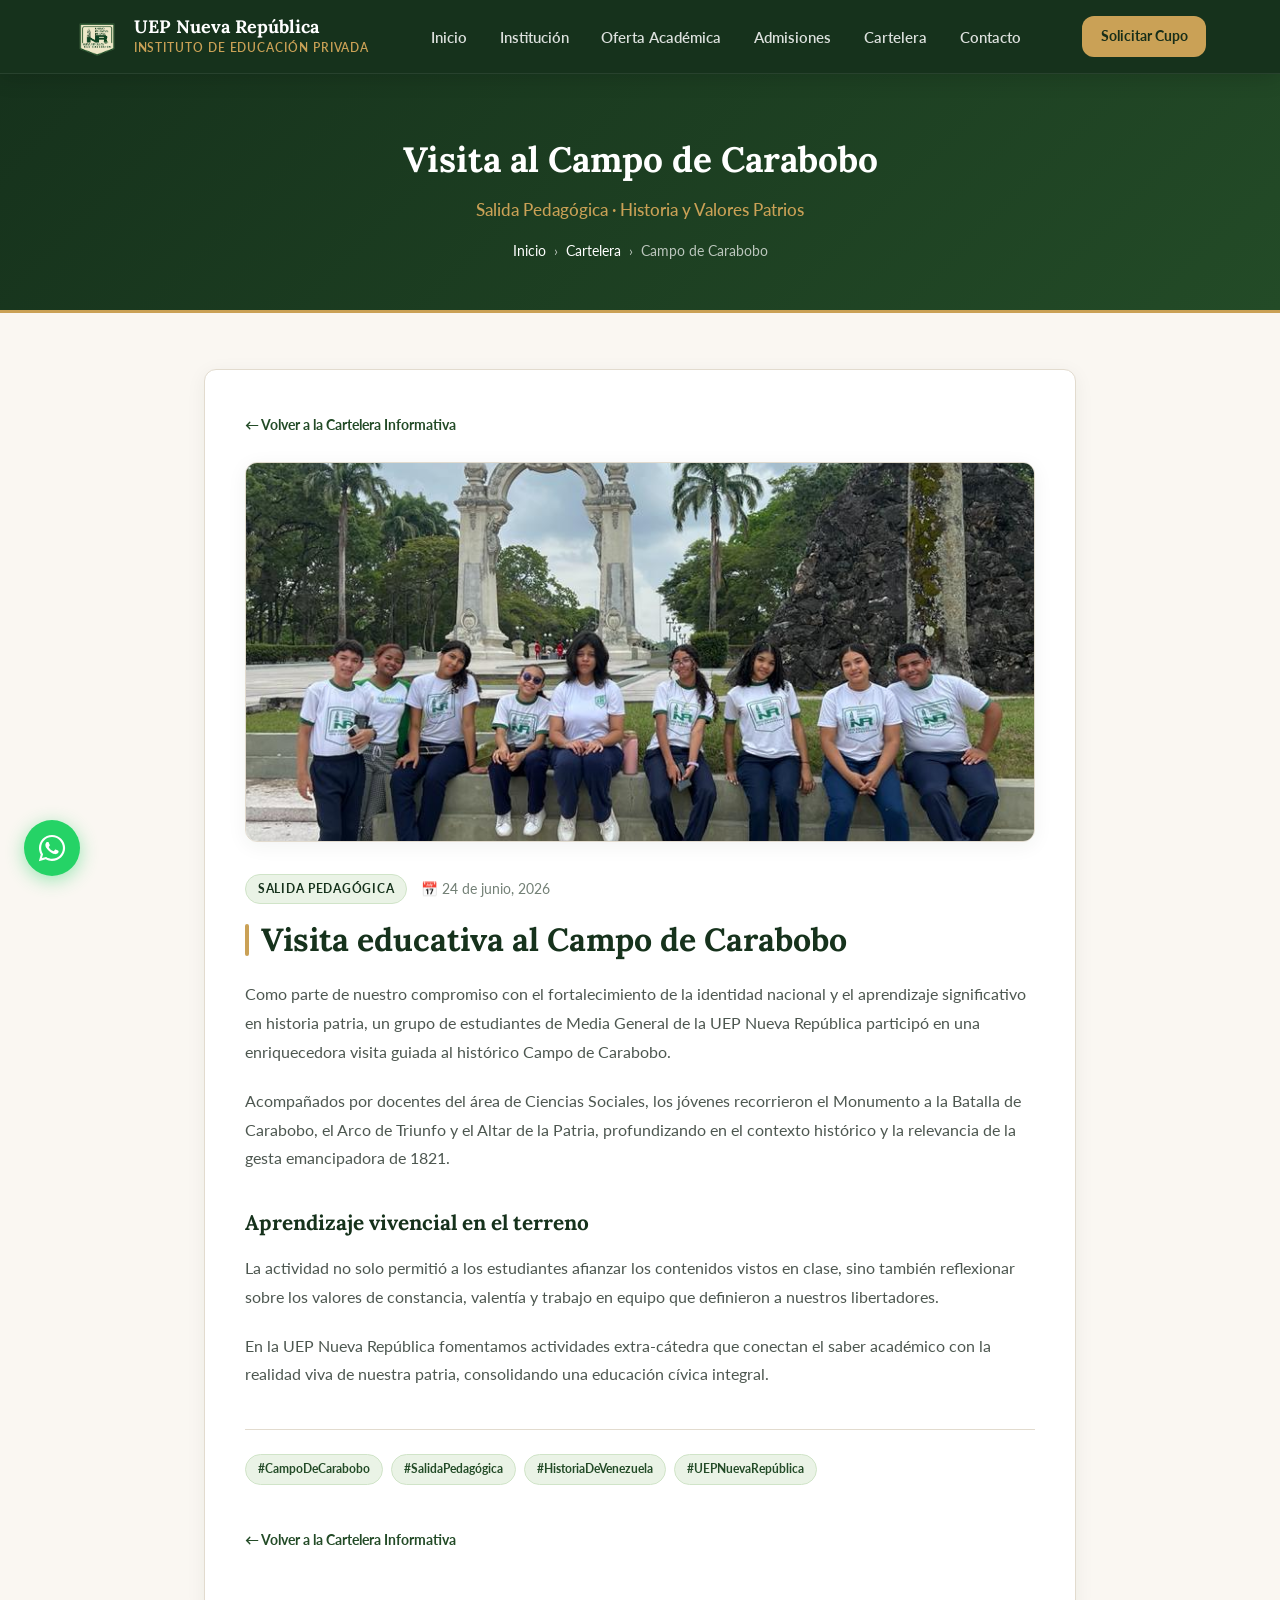
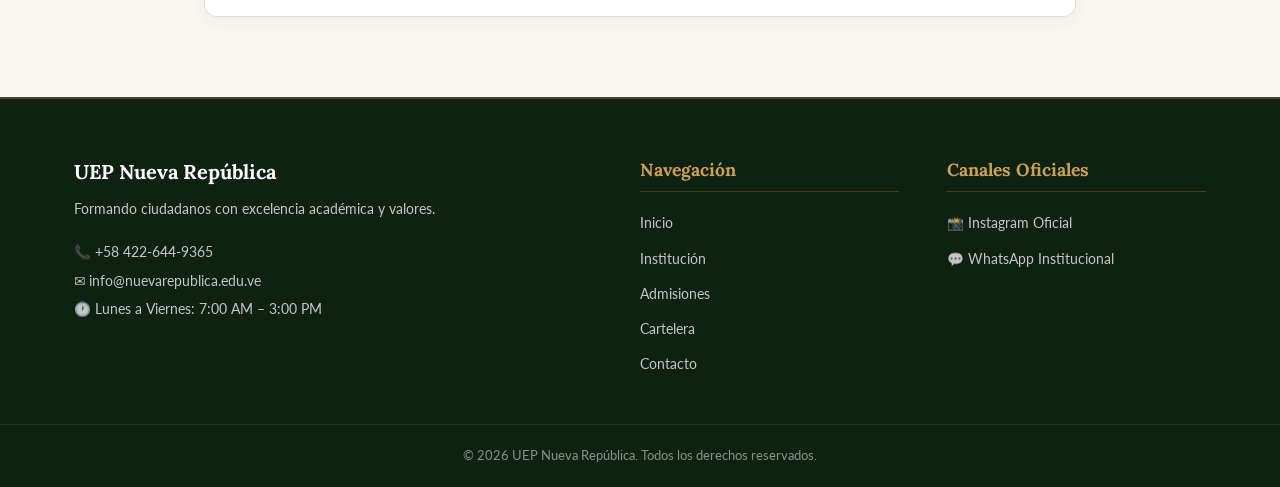
==== commit 649bdffa: "refactor: update WhatsApp floating button design with SVG icon and improved styling across pages" ====
--- a/articulo-campo-carabobo.html
+++ b/articulo-campo-carabobo.html
@@ -409,19 +409,31 @@
     /* Botón flotante */
     .whatsapp-flotante {
       position: fixed;
-      bottom: 28px;
-      right: 28px;
-      z-index: 999;
-      width: 58px;
-      height: 58px;
+      bottom: 24px;
+      left: 24px;
+      z-index: 9999;
+      width: 56px;
+      height: 56px;
       border-radius: 50%;
-      background-color: var(--dorado);
+      background-color: #25D366;
       display: flex;
       align-items: center;
       justify-content: center;
-      box-shadow: 0 4px 20px rgba(202, 161, 86, 0.45);
-      font-size: 1.7rem;
-      color: #172e19;
+      box-shadow: 0 4px 18px rgba(37, 211, 102, 0.45);
+      transition: all 0.3s ease;
+      text-decoration: none;
+    }
+
+    .whatsapp-flotante:hover {
+      background-color: #20ba5a;
+      transform: scale(1.08);
+      box-shadow: 0 6px 24px rgba(37, 211, 102, 0.6);
+    }
+
+    .whatsapp-flotante svg {
+      width: 30px;
+      height: 30px;
+      fill: #ffffff;
     }
 
     @media (max-width: 768px) {
@@ -551,7 +563,15 @@
     <div class="footer__barra">© 2026 UEP Nueva República. Todos los derechos reservados.</div>
   </footer>
 
-  <a href="https://wa.me/584226449365" class="whatsapp-flotante" target="_blank" rel="noopener noreferrer" aria-label="WhatsApp">💬</a>
+  <a href="https://wa.me/584226449365" class="whatsapp-flotante" target="_blank" rel="noopener noreferrer" aria-label="WhatsApp">
+    <svg xmlns="http://www.w3.org/2000/svg" viewBox="0 0 448 512" width="30" height="30" fill="currentColor" aria-hidden="true">
+      <path d="M380.9 97.1C339 55.1 283.2 32 223.9 32c-122.4 0-222 99.6-222 222 0 39.1 10.2 77.3 29.6 111L0 480l117.7-30.9c32.4 17.7 68.9 27 106.1 27h.1c122.3 0 224.1-99.6 224.1-222 0-59.3-25.2-115-67.1-157zm-157 341.6c-33.2 0-65.7-8.9-94-25.7l-6.7-4-69.8 18.3L72 359.2l-4.4-7c-18.5-29.4-28.2-63.3-28.2-98.2 0-101.7 82.8-184.5 184.6-184.5 49.3 0 95.6 19.2 130.4 54.1 34.8 34.9 56.2 81.2 56.1 130.5 0 101.8-84.9 184.6-186.6 184.6zm101.2-138.2c-5.5-2.8-32.8-16.2-37.9-18-5.1-1.9-8.8-2.8-12.5 2.8-3.7 5.6-14.3 18-17.6 21.8-3.2 3.7-6.5 4.2-12 1.4-32.6-16.3-54-29.1-75.5-66-5.7-9.8 5.7-9.1 16.3-30.3 1.8-3.7.9-6.9-.5-9.7-1.4-2.8-12.5-30.1-17.1-41.2-4.5-10.8-9.1-9.3-12.5-9.5-3.2-.2-6.9-.2-10.6-.2-3.7 0-9.7 1.4-14.8 6.9-5.1 5.6-19.4 19-19.4 46.3 0 27.3 19.9 53.7 22.6 57.4 2.8 3.7 39.1 59.7 94.8 83.8 35.2 15.2 49 16.5 66.6 13.9 10.7-1.6 32.8-13.4 37.4-26.4 4.6-13 4.6-24.1 3.2-26.4-1.3-2.5-5-3.9-10.5-6.6z"/>
+    </svg>
+  </a>
+
+  <script>
+  (function(){if(!window.chatbase||window.chatbase("getState")!=="initialized"){window.chatbase=(...arguments)=>{if(!window.chatbase.q){window.chatbase.q=[]}window.chatbase.q.push(arguments)};window.chatbase=new Proxy(window.chatbase,{get(target,prop){if(prop==="q"){return target.q}return(...args)=>target(prop,...args)}})}const onLoad=function(){const script=document.createElement("script");script.src="https://www.chatbase.co/embed.min.js";script.id="VERN_Zf5vGxAp3W9P3Rum";script.domain="www.chatbase.co";document.body.appendChild(script)};if(document.readyState==="complete"){onLoad()}else{window.addEventListener("load",onLoad)}})();
+  </script>
 
 </body>
 </html>
